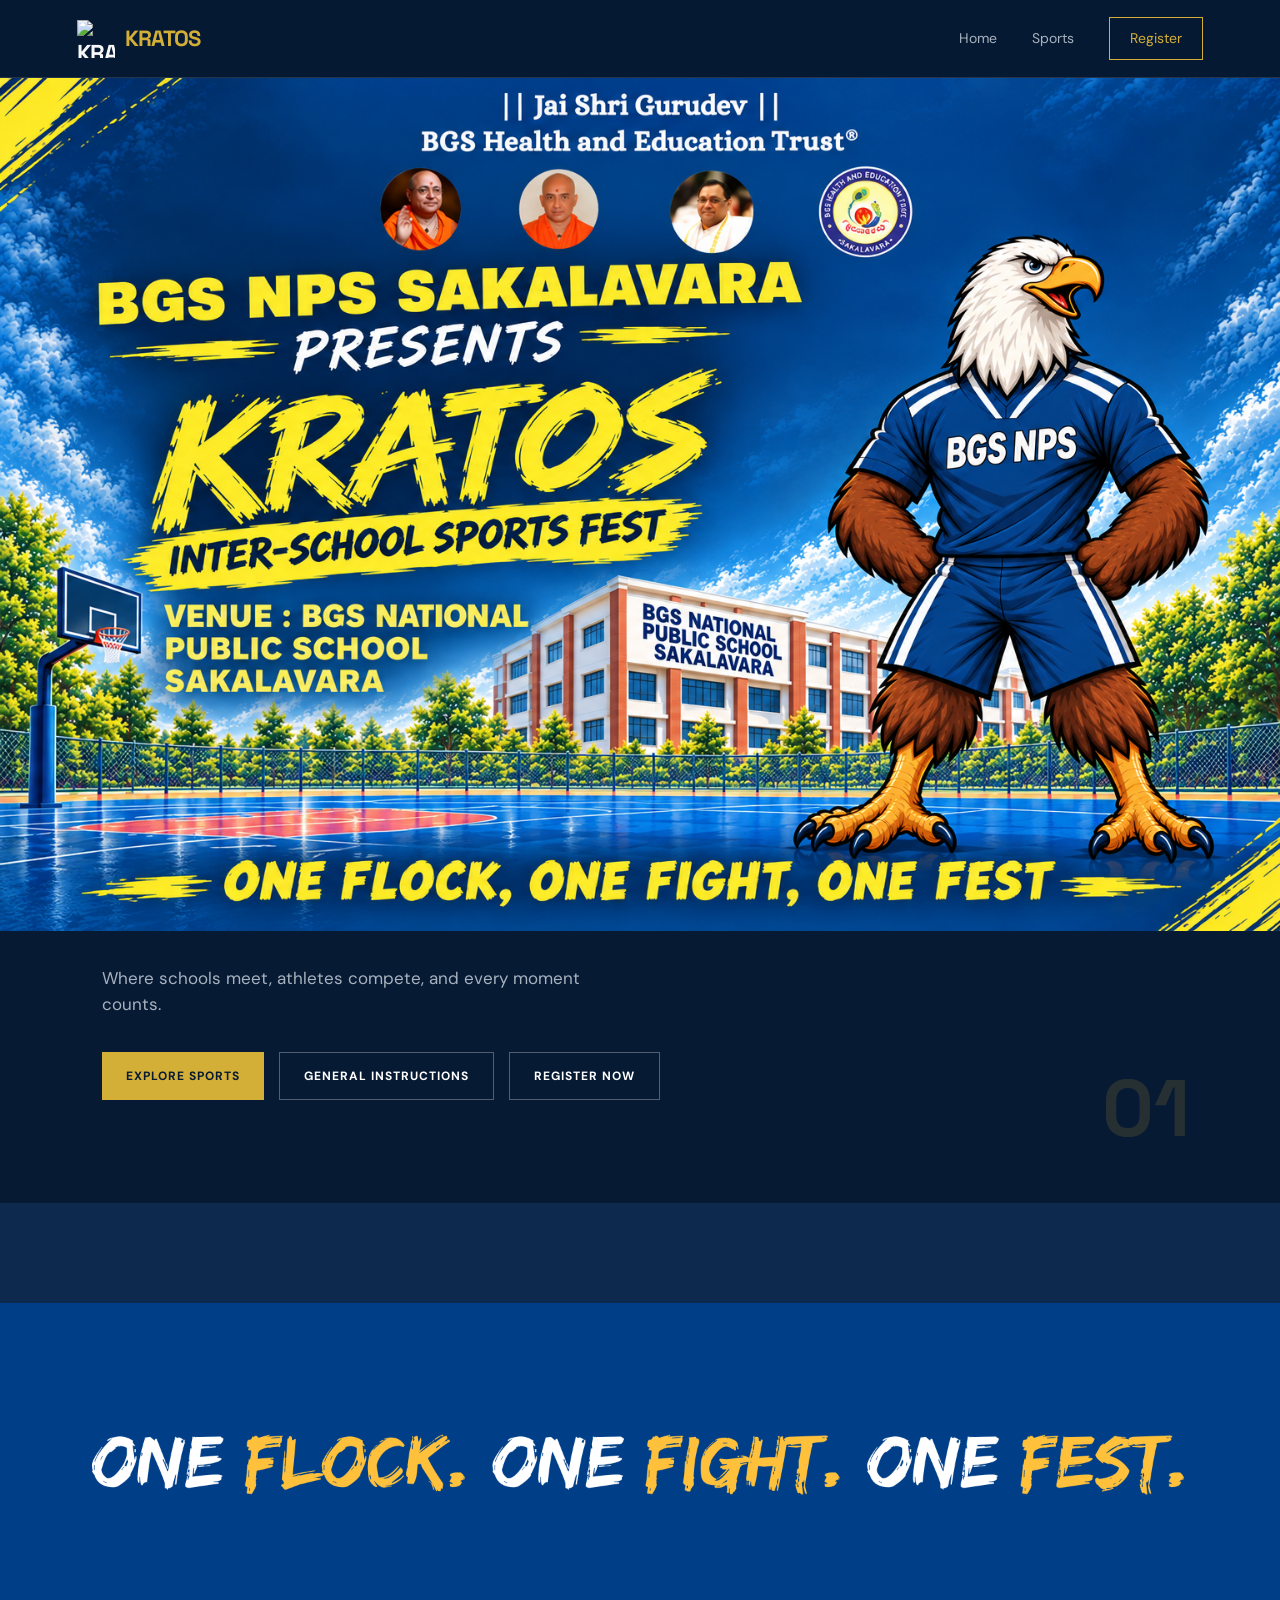
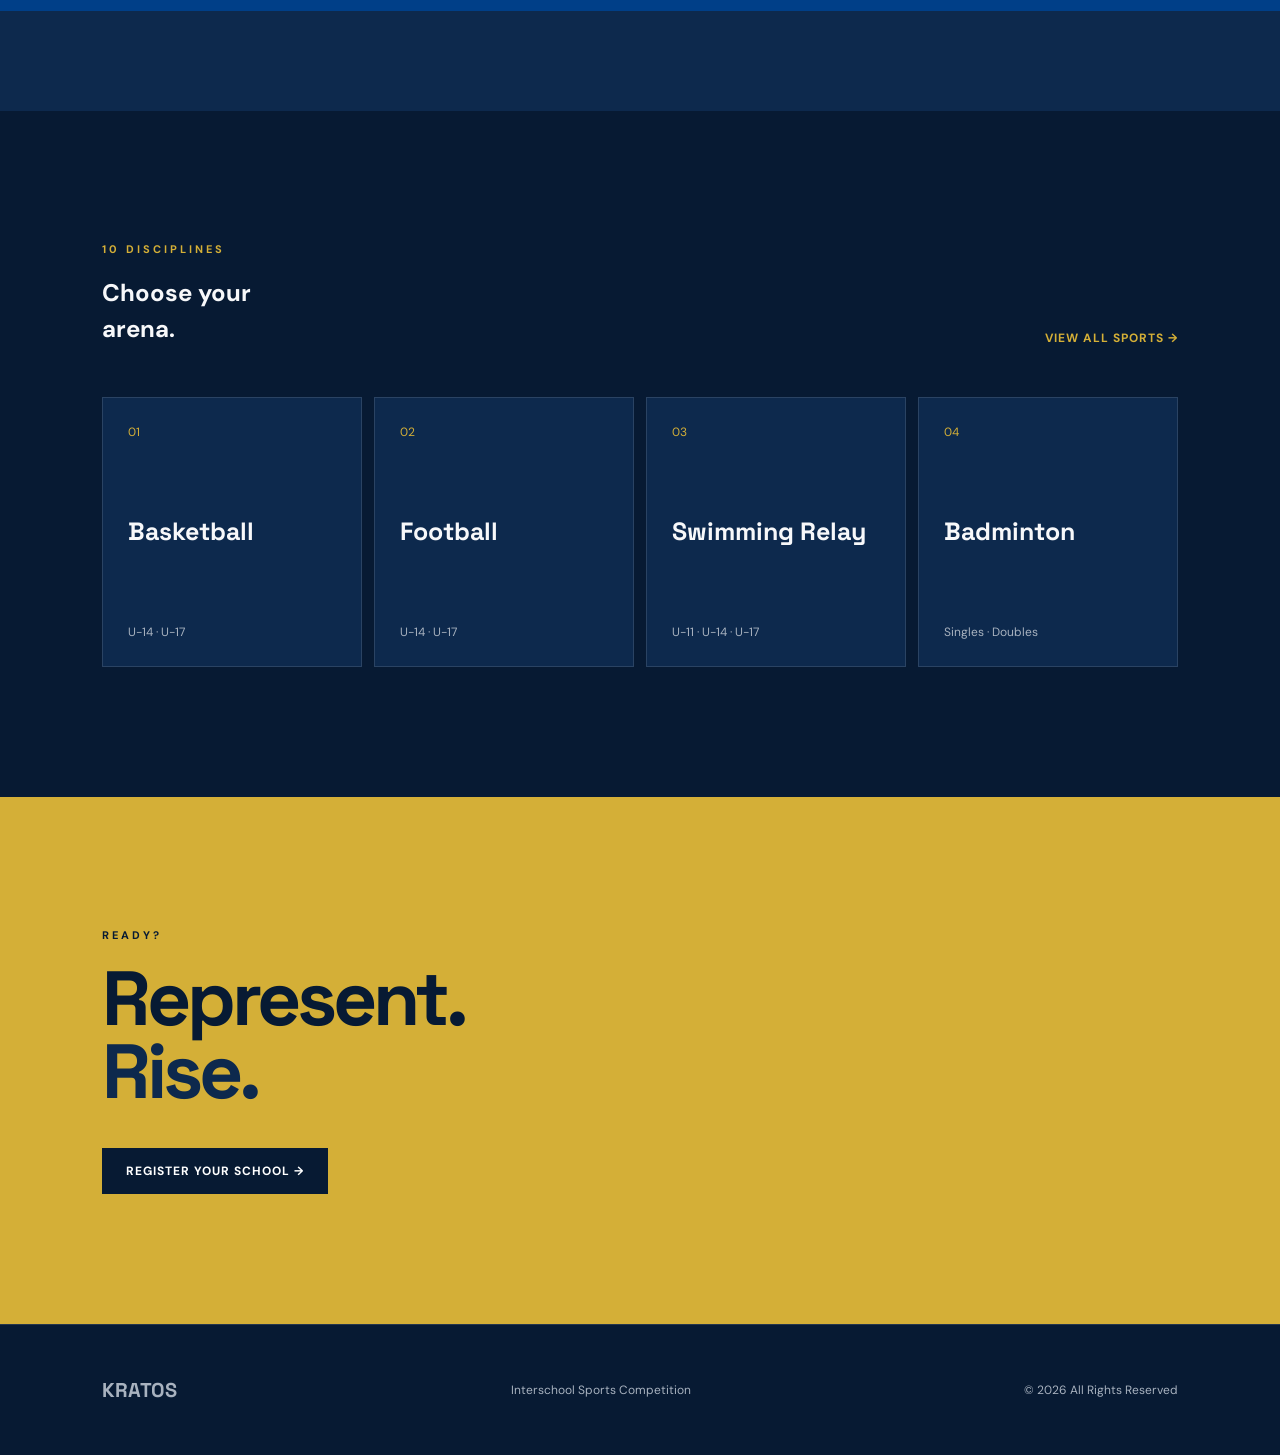
==== index.html @ 4a6e84e8 "Update index.html" ====
<!DOCTYPE html>
<html lang="en">
<head>
    <meta charset="UTF-8">
    <meta name="viewport" content="width=device-width, initial-scale=1.0">
    <title>KRATOS | Interschool Sports Competition</title>
    <link rel="stylesheet" href="css/style.css">
</head>

<body>

<header class="header">
   <a href="index.html" class="logo">
    <img src="bgsnpslogo.png" alt="KRATOS Logo">
    <span>KRATOS</span>
</a>

    <nav>
        <a href="index.html">Home</a>
        <a href="sports.html">Sports</a>
        <a href="register.html" class="nav-register">Register</a>
    </nav>
</header>

<main>

<section class="hero">
    <div class="hero-bg"></div>

<div class="hero-content">

    <img src="kratos-home.png" 
         alt="KRATOS Interschool Sports Competition"
         class="hero-image">

    <p class="hero-text">
        Where schools meet, athletes compete, and every moment counts.
    </p>

        <div class="hero-buttons">
        <a href="sports.html" class="btn btn-gold">EXPLORE SPORTS</a>
        <a href="instructions.html" class="btn btn-outline">GENERAL INSTRUCTIONS</a>
        <a href="register.html" class="btn btn-outline">REGISTER NOW</a>
    </div>


</div>

    <div class="hero-number">01</div>
</section>


<section class="intro-section">
    <img src="endure-empower-excel.png" 
         alt="Endure Empower Excel"
         class="event-slogan">
</section>


<section class="sports-preview">
    <div class="section-heading">
        <div>
            <p class="eyebrow">10 DISCIPLINES</p>
            <h2>Choose your<br><span>arena.</span></h2>
        </div>

        <a href="sports.html" class="text-link">VIEW ALL SPORTS →</a>
    </div>

    <div class="preview-grid">

        <a href="sports.html#basketball" class="sport-card">
            <span>01</span>
            <h3>Basketball</h3>
            <p>U-14 · U-17</p>
        </a>

        <a href="sports.html#football" class="sport-card">
            <span>02</span>
            <h3>Football</h3>
            <p>U-14 · U-17</p>
        </a>

        <a href="sports.html#swimming-relay" class="sport-card">
            <span>03</span>
            <h3>Swimming Relay</h3>
            <p>U-11 · U-14 · U-17</p>
        </a>

        <a href="sports.html#badminton" class="sport-card">
            <span>04</span>
            <h3>Badminton</h3>
            <p>Singles · Doubles</p>
        </a>

    </div>
</section>


<section class="cta-section">
    <p class="eyebrow">READY?</p>
    <h2>Represent.<br><span>Rise.</span></h2>

    <a href="register.html" class="btn btn-gold">REGISTER YOUR SCHOOL →</a>
</section>

</main>


<footer>
    <div class="footer-logo">KRATOS</span></div>
    <p>Interschool Sports Competition</p>
    <p>© 2026 All Rights Reserved</p>
</footer>

</body>
</html>
---- css/style.css ----
@import url('https://fonts.googleapis.com/css2?family=DM+Sans:wght@400;500;600;700&family=Space+Grotesk:wght@400;500;600;700&display=swap');


:root {

    --navy: #071A33;
    --blue: #0D294D;
    --blue-light: #12385F;

    --gold: #D4AF37;
    --gold-light: #E8C766;

    --white: #F7F8FA;
    --muted: #A8B2BF;

    --border: rgba(255,255,255,0.12);

}


* {

    margin: 0;
    padding: 0;
    box-sizing: border-box;

}


html {

    scroll-behavior: smooth;

}


body {

    background: var(--navy);

    color: var(--white);

    font-family:
        "DM Sans",
        sans-serif;

    line-height: 1.5;

}


a {

    color: inherit;

    text-decoration: none;

}


button,
input,
textarea {

    font-family: inherit;

}



/* HEADER */

.header {

    height: 78px;

    padding: 0 6vw;

    display: flex;

    align-items: center;

    justify-content: space-between;

    border-bottom:
        1px solid var(--border);

    position: sticky;

    top: 0;

    z-index: 100;

    background:
        rgba(7,26,51,0.95);

    backdrop-filter: blur(15px);

}


.logo {

    font-family:
        "Space Grotesk",
        sans-serif;

    font-weight: 700;

    font-size: 23px;

    letter-spacing: -1px;

}


.logo span,
.footer-logo span {

    color: var(--gold);

}


nav {

    display: flex;

    align-items: center;

    gap: 35px;

}


nav a {

    color: var(--muted);

    font-size: 14px;

    transition: 0.2s;

}


nav a:hover,
nav a.active {

    color: white;

}


.nav-register {

    padding:
        10px 20px;

    border:
        1px solid var(--gold);

    color: var(--gold) !important;

}



/* HERO */

.hero {

    min-height:
        calc(100vh - 78px);

    position: relative;

    display: flex;

    align-items: flex-start;

    padding:
        0 8vw 8vw;

    overflow: hidden;

}


.hero-bg {

    position: absolute;

    width: 600px;

    height: 600px;

    right: -150px;

    top: 40px;

    border-radius: 50%;

    border:
        1px solid rgba(212,175,55,0.2);

}


.hero-bg::after {

    content: "";

    position: absolute;

    inset: 80px;

    border-radius: 50%;

    border:
        1px solid rgba(212,175,55,0.12);

}


.hero-content {
    position: relative;
    z-index: 2;
    max-width: none;
    width: 100%;
}
.hero-image {
    width: 100vw;
    max-width: none;
    display: block;
    margin-left: -8vw;
}

.eyebrow {

    color: var(--gold);

    font-size: 11px;

    font-weight: 700;

    letter-spacing: 3px;

    margin-bottom: 18px;

}


.hero h1,
.page-hero h1,
.form-hero h1,
.review-page h1,
.success-page h1 {

    font-family:
        "Space Grotesk",
        sans-serif;

    font-size:
        clamp(60px, 9vw, 125px);

    line-height: 0.87;

    letter-spacing: -6px;

}


.hero h1 span,
.page-hero h1 span,
.form-hero h1 span,
.review-page h1 span,
.success-page h1 span,
.intro-section h2 span,
.cta-section h2 span {

    color: var(--gold);

}


.hero-text {

    color: var(--muted);

    max-width: 480px;

    margin:
        35px 0;

    font-size: 17px;

}


.hero-buttons {

    display: flex;

    gap: 15px;

    flex-wrap: wrap;

}


.btn {

    display: inline-flex;

    align-items: center;

    justify-content: center;

    padding:
        14px 24px;

    font-size: 12px;

    font-weight: 700;

    letter-spacing: 1px;

    cursor: pointer;

    border: none;

    transition:
        transform .2s,
        background .2s;

}


.btn:hover {

    transform:
        translateY(-2px);

}


.btn-gold {

    background: var(--gold);

    color: var(--navy);

}


.btn-gold:hover {

    background:
        var(--gold-light);

}


.btn-outline {

    border:
        1px solid rgba(255,255,255,0.3);

    color: white;

    background: transparent;

}


.btn-outline:hover {

    border-color:
        var(--gold);

    color: var(--gold);

}


.hero-number {

    position: absolute;

    bottom: 35px;

    right: 7vw;

    color: var(--gold);

    font-family:
        "Space Grotesk";

    font-size: 80px;

    font-weight: 700;

    opacity: .15;

}



/* INTRO */

.intro-section {
    padding: 100px 0;
    background: var(--blue);
    overflow: hidden;
}

.event-slogan {
    width: 100%;
    height: auto;
    display: block;
}


.intro-section h2,
.cta-section h2 {

    font-family:
        "Space Grotesk";

    font-size:
        clamp(45px, 6vw, 80px);

    line-height: .95;

    letter-spacing: -4px;

}


.intro-text {

    align-self: end;

    color: var(--muted);

    font-size: 18px;

    max-width: 500px;

}



/* SPORTS PREVIEW */

.sports-preview {

    padding:
        130px 8vw;

}


.section-heading {

    display: flex;

    justify-content: space-between;

    align-items: end;

    margin-bottom: 50px;

}


.text-link {

    color: var(--gold);

    font-size: 12px;

    font-weight: 700;

    letter-spacing: 1px;

}


.preview-grid {

    display: grid;

    grid-template-columns:
        repeat(4,1fr);

    gap: 12px;

}


.sport-card {

    min-height: 270px;

    padding: 25px;

    background: var(--blue);

    border:
        1px solid var(--border);

    display: flex;

    flex-direction: column;

    justify-content: space-between;

    transition:
        transform .2s,
        border-color .2s;

}


.sport-card:hover {

    transform:
        translateY(-6px);

    border-color:
        var(--gold);

}


.sport-card span {

    color: var(--gold);

    font-size: 12px;

}


.sport-card h3 {

    font-family:
        "Space Grotesk";

    font-size: 25px;

}


.sport-card p {

    color: var(--muted);

    font-size: 12px;

}



/* CTA */

.cta-section {

    padding:
        130px 8vw;

    background:
        var(--gold);

    color: var(--navy);

}


.cta-section .eyebrow {

    color: var(--navy);

}


.cta-section h2 span {

    color: var(--blue);

}


.cta-section .btn-gold {

    margin-top: 40px;

    background: var(--navy);

    color: white;

}


.cta-section.small {

    padding:
        100px 8vw;

}



/* PAGE HERO */

.page-hero,
.form-hero {

    padding:
        110px 8vw 80px;

    border-bottom:
        1px solid var(--border);

}


.page-hero p:last-child,
.form-hero p:last-child {

    max-width: 550px;

    color: var(--muted);

    margin-top: 35px;

}



/* SPORT DETAILS */

.sports-list {

    padding:
        50px 8vw 100px;

}


.sport-detail {

    border-top:
        1px solid var(--border);

}


.sport-detail:last-child {

    border-bottom:
        1px solid var(--border);

}


.sport-header {

    width: 100%;

    padding:
        30px 0;

    background: none;

    border: none;

    color: white;

    display: grid;

    grid-template-columns:
        70px 1fr 30px;

    text-align: left;

    align-items: center;

    cursor: pointer;

}


.sport-index {

    color: var(--gold);

    font-size: 12px;

}


.sport-header h2 {

    font-family:
        "Space Grotesk";

    font-size: 32px;

}


.sport-header p {

    color: var(--muted);

    font-size: 13px;

    margin-top: 3px;

}


.expand {

    font-size: 28px;

    color: var(--gold);

    transition:
        transform .25s;

}


.sport-detail.open .expand {

    transform:
        rotate(45deg);

}


.sport-rules {

    max-height: 0;

    overflow: hidden;

    transition:
        max-height .4s ease;

}


.sport-detail.open .sport-rules {

    max-height: 2000px;

}


.rule-grid {
    padding: 5px 70px 45px;
    display: grid;
    grid-template-columns: .8fr .8fr;
    gap: 40px;
}


.rule-grid h4 {

    color: var(--gold);

    font-size: 10px;

    letter-spacing: 2px;

    margin-bottom: 15px;

}


.rule-grid p {

    color: var(--muted);

    font-size: 14px;

}


.rules {
    grid-column: 1;
}

.rules ul {
    padding-left: 18px;
    color: var(--muted);
    font-size: 16px;
    line-height: 1.7;
}


.rules li {

    margin-bottom: 8px;

}



/* REGISTRATION */

.form-hero {

    background:
        var(--blue);

}


.registration-wrapper {

    padding:
        60px 8vw 100px;

}


.form-section {

    margin-bottom: 70px;

}


.form-section-title {

    display: flex;

    gap: 25px;

    margin-bottom: 35px;

}


.form-section-title > span {

    color: var(--gold);

    font-family:
        "Space Grotesk";

    font-size: 13px;

}


.form-section-title h2 {

    font-family:
        "Space Grotesk";

    font-size: 32px;

}


.section-note {

    color: var(--muted);

    font-size: 13px;

    margin-top: 8px;

}


.form-grid {

    display: grid;

    grid-template-columns:
        1fr 1fr;

    gap: 25px;

}


.form-group {

    display: flex;

    flex-direction: column;

}


.form-group.full {

    grid-column:
        1 / -1;

}


.form-group label {

    font-size: 12px;

    font-weight: 600;

    margin-bottom: 9px;

}


.form-group label span {

    color: var(--gold);

}


.form-group input,
.form-group textarea {

    width: 100%;

    padding: 15px;

    background:
        rgba(255,255,255,0.04);

    border:
        1px solid var(--border);

    color: white;

    outline: none;

}


.form-group input:focus,
.form-group textarea:focus {

    border-color:
        var(--gold);

}


.form-group textarea {

    min-height: 110px;

    resize: vertical;

}



/* EVENT SELECTOR */

.event-selector {

    border:
        1px solid var(--border);

    margin-bottom: 12px;

    background:
        rgba(255,255,255,.025);

}


.event-title {

    padding: 20px;

}


.sport-checkbox {

    display: flex;

    align-items: center;

    gap: 15px;

    cursor: pointer;

}


.sport-checkbox input,
.age-row input[type="checkbox"] {

    accent-color:
        var(--gold);

}


.sport-checkbox strong {

    display: block;

    font-size: 17px;

}


.sport-checkbox small {

    color: var(--gold);

    font-size: 11px;

}


.age-options {

    display: none;

    border-top:
        1px solid var(--border);

    padding: 20px;

}


.age-options.visible {

    display: block;

}


.age-options > p {

    color: var(--muted);

    font-size: 12px;

    margin-bottom: 15px;

}


.age-row {

    display: flex;

    justify-content: space-between;

    align-items: center;

    padding:
        12px 0;

    border-bottom:
        1px solid rgba(255,255,255,.06);

}


.age-row:last-child {

    border-bottom: none;

}


.age-row label {

    display: flex;

    gap: 10px;

    align-items: center;

}


.quantity-input {

    width: 80px;

    padding: 8px;

    background:
        rgba(255,255,255,.05);

    color: white;

    border:
        1px solid var(--border);

}


.quantity-input:disabled {

    opacity: .3;

}



/* TABLE */

.table-wrapper {

    overflow-x: auto;

}


table {

    width: 100%;

    border-collapse: collapse;

    min-width: 700px;

}


th {

    color: var(--gold);

    text-align: left;

    font-size: 10px;

    letter-spacing: 1px;

    padding:
        15px;

    background:
        var(--blue);

}


td {

    padding:
        15px;

    border-bottom:
        1px solid var(--border);

    color: var(--muted);

    font-size: 13px;

}


tfoot td {

    color: white;

    font-weight: 700;

    background:
        rgba(255,255,255,.04);

}


tfoot td:last-child {

    color: var(--gold);

}


.empty-row {

    text-align: center;

    padding: 35px;

}


.disclaimer-section {

    border:
        1px solid var(--border);

    padding: 25px;

}


.checkbox-label {

    display: flex;

    gap: 15px;

    color: var(--muted);

    font-size: 13px;

}


.checkbox-label input {

    accent-color:
        var(--gold);

    margin-top: 4px;

}


.submit-area {

    display: flex;

    justify-content: flex-end;

}



/* REVIEW */

.review-page {

    padding:
        100px 8vw;

    max-width: 1200px;

    margin: auto;

}


.review-intro {

    color: var(--muted);

    margin:
        30px 0 50px;

}


.review-card {

    border:
        1px solid var(--border);

    margin-bottom: 25px;

    background:
        rgba(255,255,255,.025);

}


.review-card-header {

    padding: 22px;

    border-bottom:
        1px solid var(--border);

    display: flex;

    gap: 20px;

    align-items: center;

}


.review-card-header span {

    color: var(--gold);

}


.review-card-header h2 {

    font-family:
        "Space Grotesk";

    font-size: 22px;

}


.review-details {

    display: grid;

    grid-template-columns:
        repeat(2,1fr);

    gap: 25px;

    padding: 30px;

}


.review-details small {

    display: block;

    color: var(--gold);

    font-size: 10px;

    letter-spacing: 1px;

    margin-bottom: 5px;

}


.review-details strong {

    font-size: 14px;

    font-weight: 500;

}


.review-card .table-wrapper {

    padding: 0 20px 20px;

}


.final-warning {

    border-left:
        3px solid var(--gold);

    padding:
        18px 22px;

    margin:
        35px 0;

    background:
        rgba(212,175,55,.05);

}


.final-warning strong {

    color: var(--gold);

    font-size: 11px;

}


.final-warning p {

    color: var(--muted);

    font-size: 13px;

    margin-top: 6px;

}


.review-buttons {

    display: flex;

    justify-content: space-between;

    gap: 15px;

}



/* SUCCESS */

.success-page {

    min-height:
        calc(100vh - 78px);

    display: flex;

    flex-direction: column;

    align-items: center;

    justify-content: center;

    text-align: center;

    padding: 60px 20px;

}


.success-number {

    width: 70px;

    height: 70px;

    border:
        1px solid var(--gold);

    color: var(--gold);

    display: flex;

    align-items: center;

    justify-content: center;

    font-size: 30px;

    margin-bottom: 35px;

}


.success-text {

    color: var(--muted);

    margin:
        30px 0;

}


.registration-id {

    padding:
        18px 30px;

    border:
        1px solid var(--border);

    margin-bottom: 35px;

}


.registration-id small {

    display: block;

    color: var(--gold);

    font-size: 9px;

    letter-spacing: 2px;

    margin-bottom: 5px;

}


.registration-id strong {

    font-family:
        "Space Grotesk";

    font-size: 22px;

    letter-spacing: 2px;

}


.success-actions {

    display: flex;

    gap: 12px;

}



/* FOOTER */

footer {

    padding:
        50px 8vw;

    border-top:
        1px solid var(--border);

    display: flex;

    justify-content: space-between;

    align-items: center;

    color: var(--muted);

    font-size: 12px;

}


.footer-logo {

    font-family:
        "Space Grotesk";

    font-size: 20px;

    font-weight: 700;

}



/* MOBILE */

@media(max-width: 800px) {

    .header {

        padding:
            0 5vw;

    }


    nav {

        gap: 15px;

    }


    nav a:not(.nav-register) {

        display: none;

    }


    .hero,
    .page-hero,
    .form-hero {

        padding:
            80px 6vw;

    }


    .hero h1,
    .page-hero h1,
    .form-hero h1,
    .review-page h1,
    .success-page h1 {

        font-size: 65px;

        letter-spacing: -4px;

    }


    .intro-section {

        grid-template-columns: 1fr;

        padding:
            80px 6vw;

    }


    .sports-preview {

        padding:
            80px 6vw;

    }


    .preview-grid {

        grid-template-columns:
            1fr 1fr;

    }


    .section-heading {

        align-items: start;

        flex-direction: column;

        gap: 25px;

    }


    .sports-list {

        padding:
            30px 6vw 70px;

    }


    .sport-header {

        grid-template-columns:
            45px 1fr 25px;

    }


    .sport-header h2 {

        font-size: 23px;

    }


    .rule-grid {

        grid-template-columns:
            1fr;

        padding:
            5px 45px 35px;

        gap: 25px;

    }


    .registration-wrapper {

        padding:
            40px 6vw 70px;

    }


    .form-grid {

        grid-template-columns:
            1fr;

    }


    .form-group.full {

        grid-column:
            auto;

    }


    .review-details {

        grid-template-columns:
            1fr;

    }


    .review-buttons {

        flex-direction: column;

    }


    .review-buttons .btn {

        width: 100%;

    }


    footer {

        flex-direction: column;

        align-items: start;

        gap: 12px;

    }

}


@media(max-width: 500px) {

    .preview-grid {

        grid-template-columns:
            1fr;

    }


    .hero h1,
    .page-hero h1,
    .form-hero h1,
    .review-page h1,
    .success-page h1 {

        font-size: 52px;

    }

}
.logo {
    display: flex;
    align-items: center;
    gap: 10px;
}

.logo img {
    width: 38px;
    height: 38px;
    object-fit: contain;
}

.logo span {
    font-size: 22px;
    font-weight: 700;
}

/* PAYMENT PAGE */

.payment-total {
    text-align: center;
    padding: 35px 20px;
    margin: 30px 0;
    border: 1px solid rgba(212, 175, 55, 0.3);
}

.payment-total p {
    font-size: 12px;
    letter-spacing: 2px;
    color: var(--muted);
}

.payment-total h2 {
    font-size: clamp(40px, 6vw, 70px);
    color: var(--gold);
    margin: 15px 0 0;
}

.payment-qr {
    text-align: center;
    padding: 30px 0;
}

.qr-code {
    display: block;
    width: min(100%, 320px);
    height: auto;
    margin: 25px auto;
}

.payment-note {
    color: var(--muted);
    max-width: 450px;
    margin: 0 auto;
    line-height: 1.7;
}

.payment-instructions {
    margin-top: 25px;
    padding: 20px;
    border-left: 2px solid var(--gold);
    color: var(--muted);
    line-height: 1.7;
}
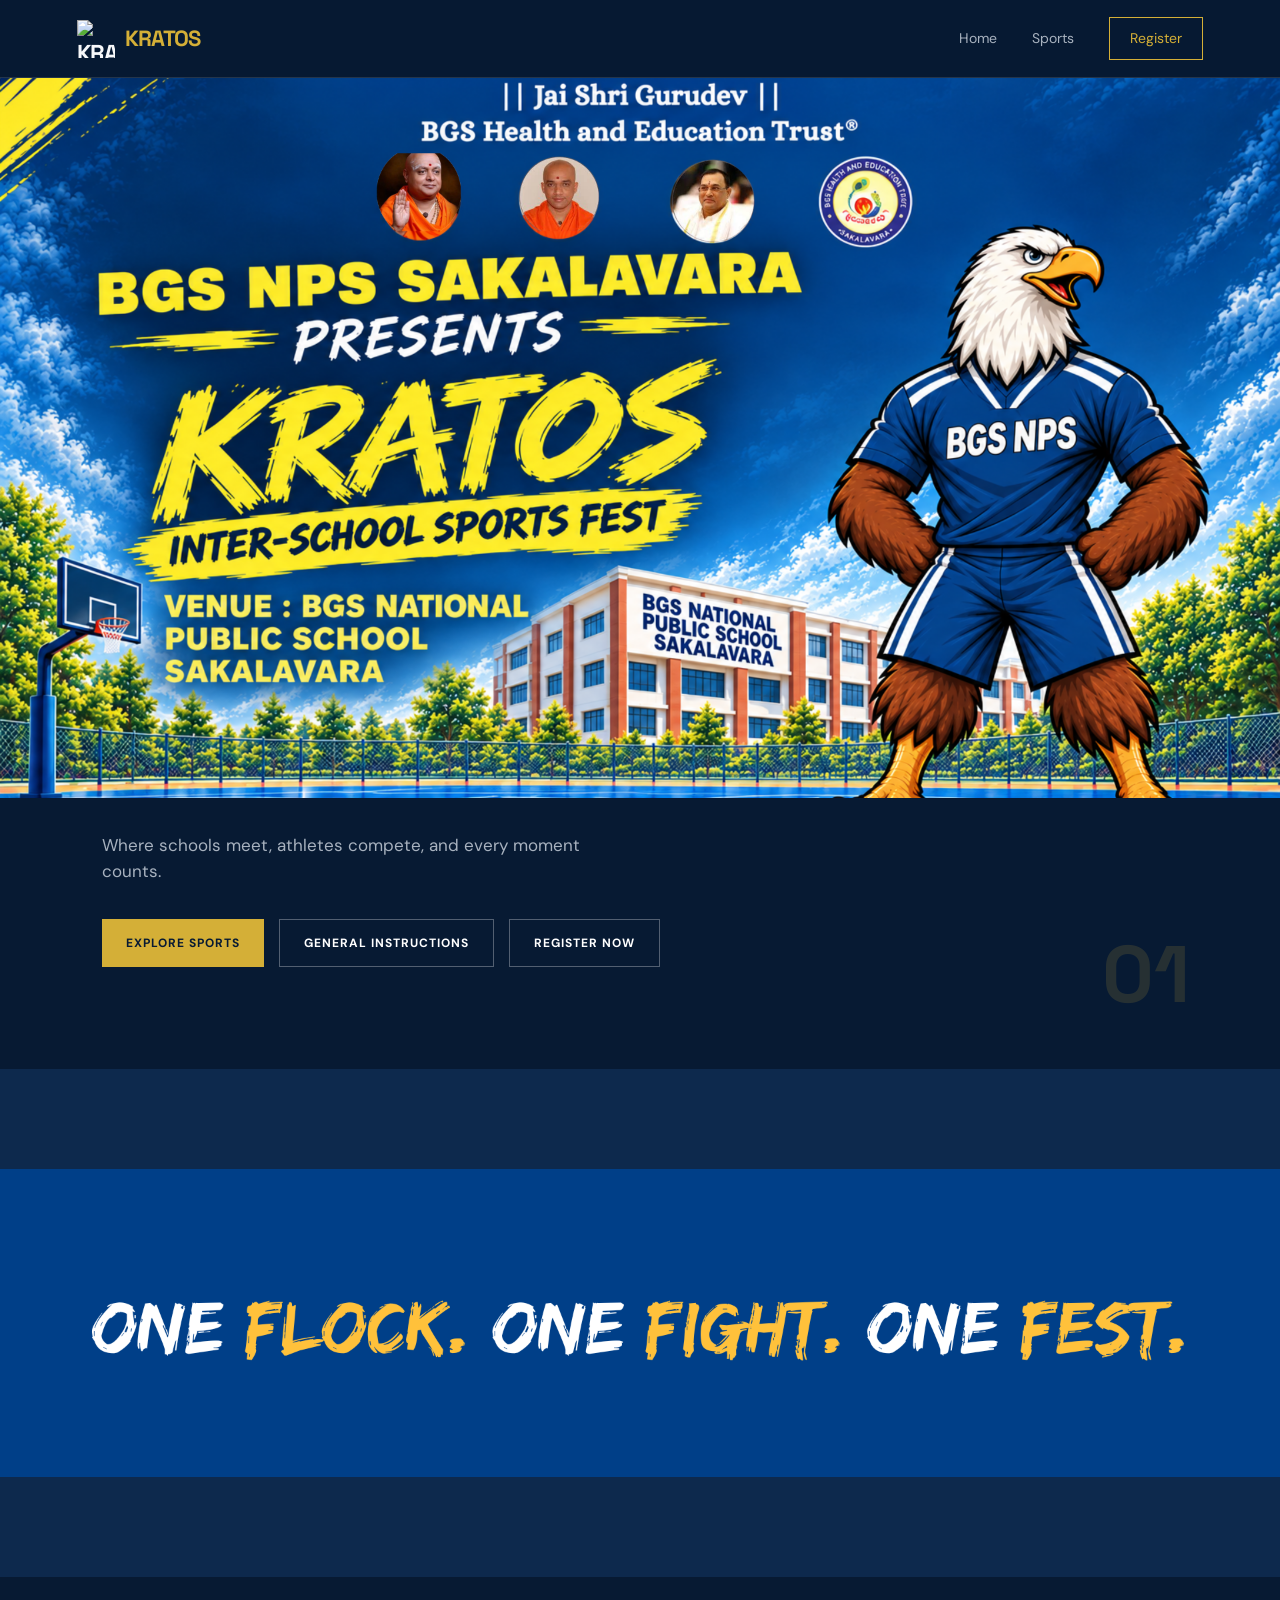
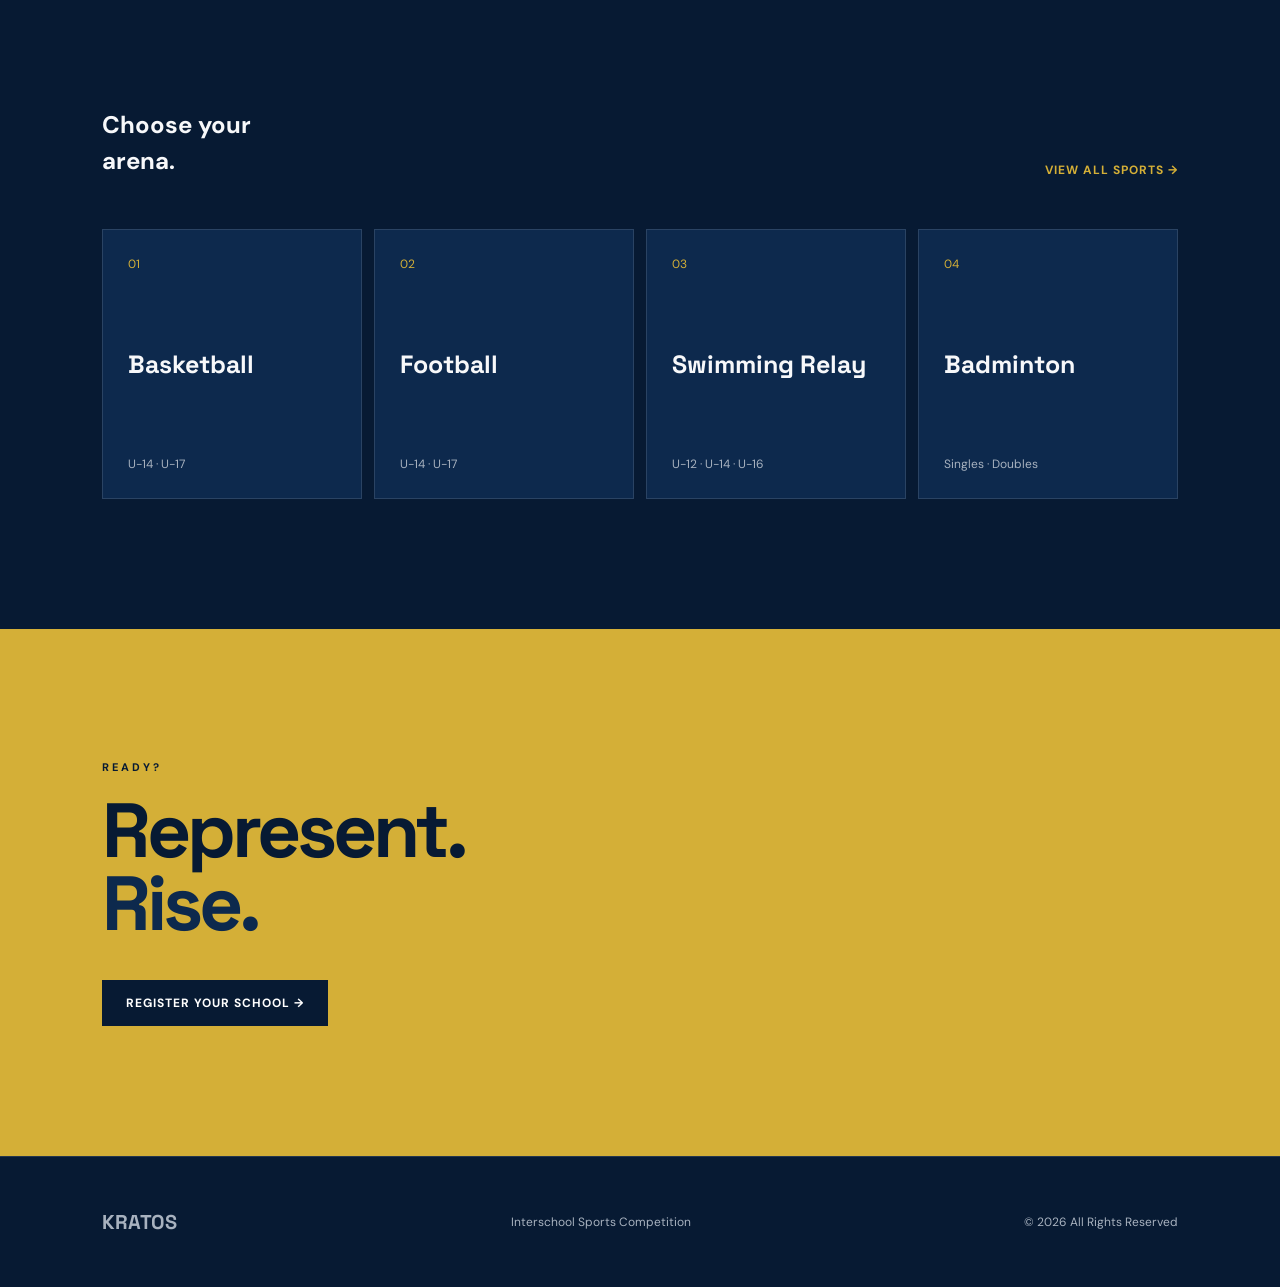
==== commit b6c1db75: "Update index.html" ====
--- a/index.html
+++ b/index.html
@@ -60,7 +60,6 @@
 <section class="sports-preview">
     <div class="section-heading">
         <div>
-            <p class="eyebrow">10 DISCIPLINES</p>
             <h2>Choose your<br><span>arena.</span></h2>
         </div>
 
@@ -84,7 +83,7 @@
         <a href="sports.html#swimming-relay" class="sport-card">
             <span>03</span>
             <h3>Swimming Relay</h3>
-            <p>U-11 · U-14 · U-17</p>
+            <p>U-12 · U-14 · U-16</p>
         </a>
 
         <a href="sports.html#badminton" class="sport-card">
--- a/css/style.css
+++ b/css/style.css
@@ -763,9 +763,9 @@
 
 
 .rule-grid {
-    padding: 5px 70px 45px;
+    padding: 5px 0 45px;
     display: grid;
-    grid-template-columns: .8fr .8fr;
+    grid-template-columns: 1fr;
     gap: 40px;
 }
 
@@ -797,16 +797,16 @@
 }
 
 .rules ul {
-    padding-left: 18px;
+    padding-left: 20px;
     color: var(--muted);
-    font-size: 16px;
-    line-height: 1.7;
+    font-size: 18px;
+    line-height: 2;
 }
 
 
 .rules li {
 
-    margin-bottom: 8px;
+    margin-bottom: 12px;
 
 }
 
